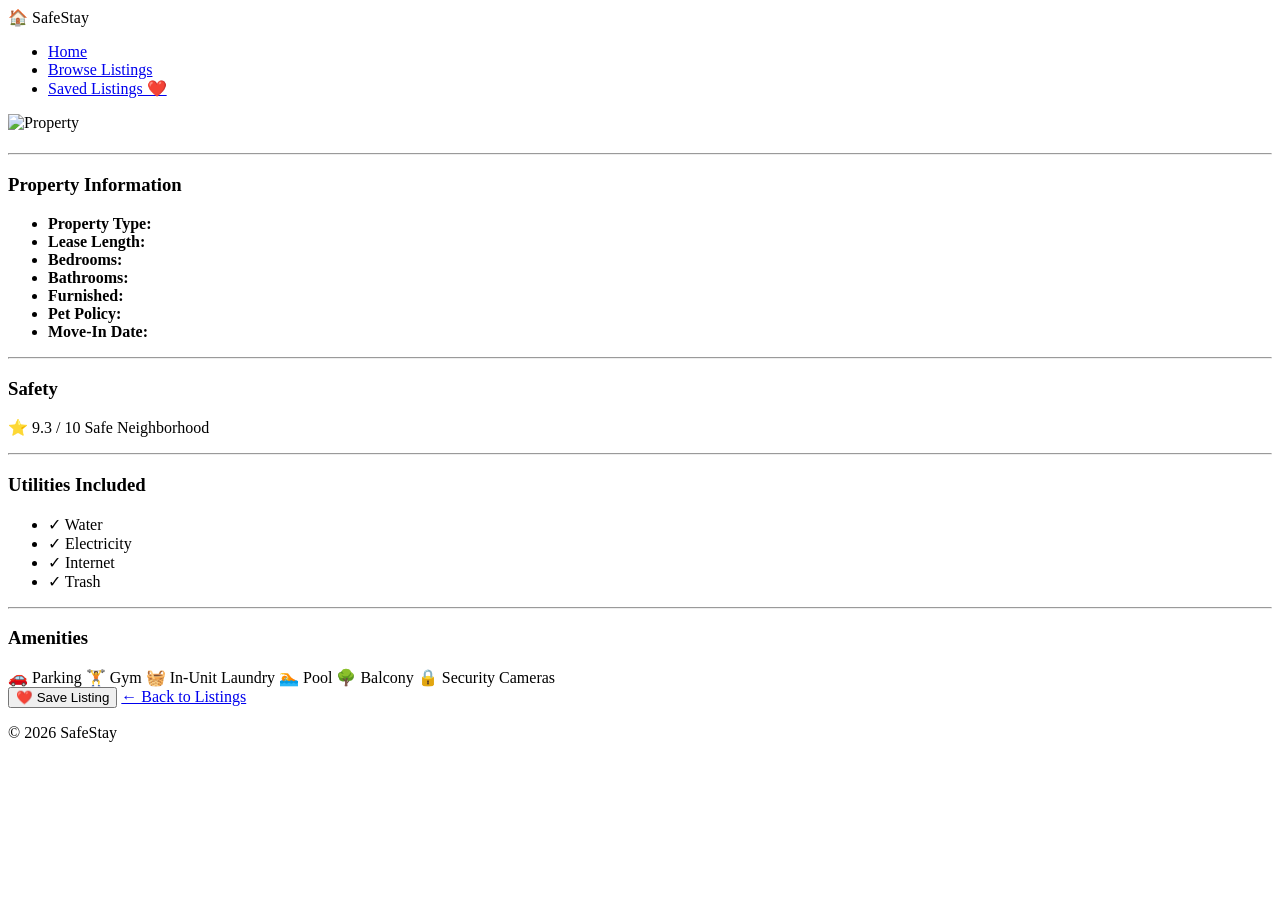
==== details.html @ e26c5b89 "Prototype" ====
<!DOCTYPE html>
<html lang="en">

<head>

    <meta charset="UTF-8">

    <meta name="viewport" content="width=device-width, initial-scale=1.0">

    <title>Property Details | SafeStay</title>

    <link rel="stylesheet" href="styles.css">

</head>

<body>

    <!-- Navigation -->

    <nav class="navbar">

        <div class="logo">
            🏠 SafeStay
        </div>

        <ul class="nav-links">

            <li>
                <a href="index.html">Home</a>
            </li>

            <li>
                <a href="listings.html">Browse Listings</a>
            </li>

            <li>
                <a href="favorites.html">Saved Listings ❤️</a>
            </li>

        </ul>

    </nav>

    <!-- Property Details -->

    <main class="details-container">

        <div class="details-image">

            <img
                id="detailImage"
                src=""
                alt="Property">

        </div>

        <div class="details-info">

            <h1 id="detailTitle"></h1>

            <p class="location" id="detailLocation"></p>

            <h2 id="detailPrice"></h2>

            <hr>

            <h3>Property Information</h3>

            <ul class="detail-list">

                <li>
                    <strong>Property Type:</strong>
                    <span id="detailType"></span>
                </li>

                <li>
                    <strong>Lease Length:</strong>
                    <span id="detailLease"></span>
                </li>

                <li>
                    <strong>Bedrooms:</strong>
                    <span id="detailBedrooms"></span>
                </li>

                <li>
                    <strong>Bathrooms:</strong>
                    <span id="detailBathrooms"></span>
                </li>

                <li>
                    <strong>Furnished:</strong>
                    <span id="detailFurnished"></span>
                </li>

                <li>
                    <strong>Pet Policy:</strong>
                    <span id="detailPets"></span>
                </li>

                <li>
                    <strong>Move-In Date:</strong>
                    <span id="detailMoveIn"></span>
                </li>

            </ul>

            <hr>

            <h3>Safety</h3>

            <p id="detailSafety">
                ⭐ 9.3 / 10 Safe Neighborhood
            </p>

            <hr>

            <h3>Utilities Included</h3>

            <ul>

                <li>✓ Water</li>

                <li>✓ Electricity</li>

                <li>✓ Internet</li>

                <li>✓ Trash</li>

            </ul>

            <hr>

            <h3>Amenities</h3>

            <div class="amenities">

                <span>🚗 Parking</span>

                <span>🏋️ Gym</span>

                <span>🧺 In-Unit Laundry</span>

                <span>🏊 Pool</span>

                <span>🌳 Balcony</span>

                <span>🔒 Security Cameras</span>

            </div>

            <div class="detail-buttons">

                <button
                    id="saveBtn">

                    ❤️ Save Listing

                </button>

                <a
                    href="listings.html"
                    class="back-button">

                    ← Back to Listings

                </a>

            </div>

        </div>

    </main>

    <footer>

        <p>

            © 2026 SafeStay

        </p>

    </footer>

    <script>

        // Retrieve selected listing from localStorage

        const listing =
            JSON.parse(localStorage.getItem("selectedListing"));

        if (listing) {

            document.getElementById("detailImage").src =
                listing.image;

            document.getElementById("detailTitle").textContent =
                listing.title;

            document.getElementById("detailLocation").textContent =
                listing.location;

            document.getElementById("detailPrice").textContent =
                "$" + listing.price + "/month";

            document.getElementById("detailType").textContent =
                listing.propertyType;

            document.getElementById("detailLease").textContent =
                listing.leaseLength;

            document.getElementById("detailBedrooms").textContent =
                listing.bedrooms;

            document.getElementById("detailBathrooms").textContent =
                listing.bathrooms;

            document.getElementById("detailFurnished").textContent =
                listing.furnished ? "Yes" : "No";

            document.getElementById("detailPets").textContent =
                listing.pets;

            document.getElementById("detailMoveIn").textContent =
                listing.moveInDate;

        }

        // Save Listing

        document.getElementById("saveBtn").addEventListener("click", () => {

            let favorites =
                JSON.parse(localStorage.getItem("favorites")) || [];

            favorites.push(listing);

            localStorage.setItem(
                "favorites",
                JSON.stringify(favorites)
            );

            alert("Listing saved!");

        });

    </script>

</body>

</html>
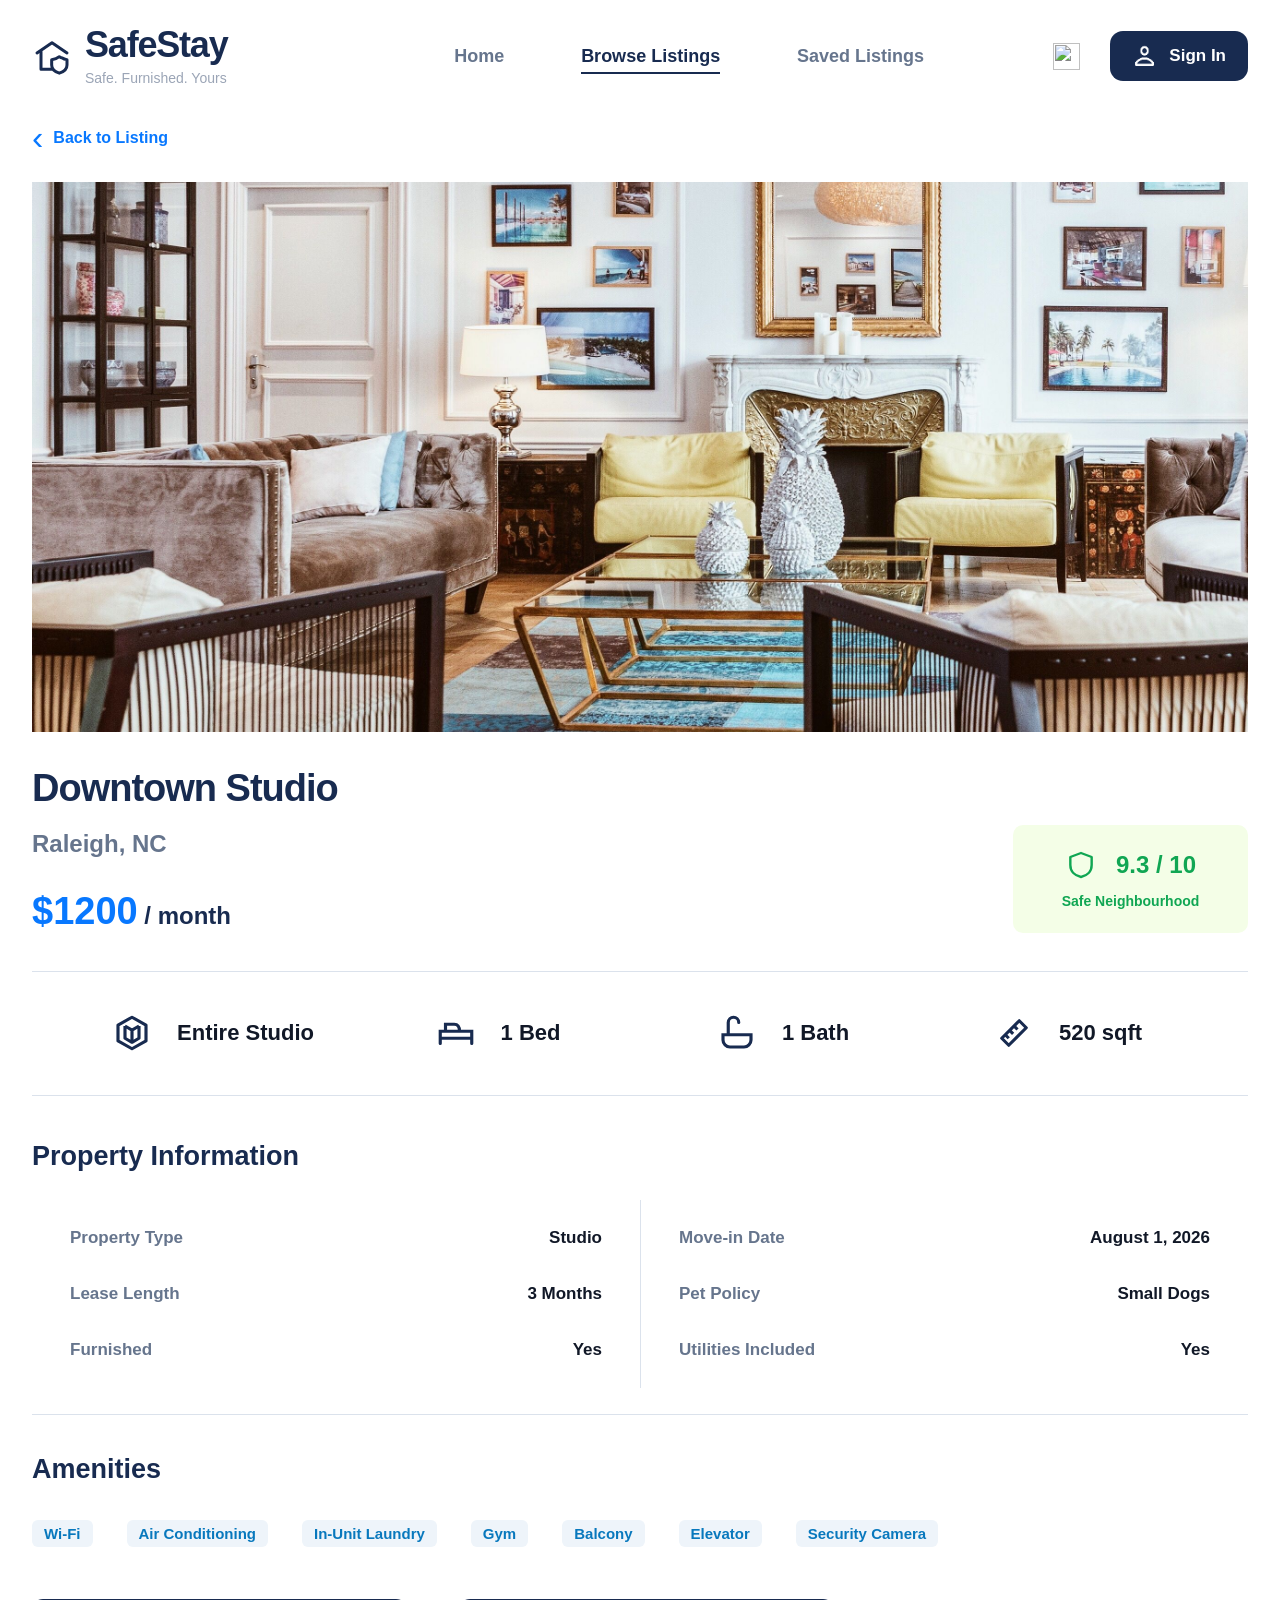
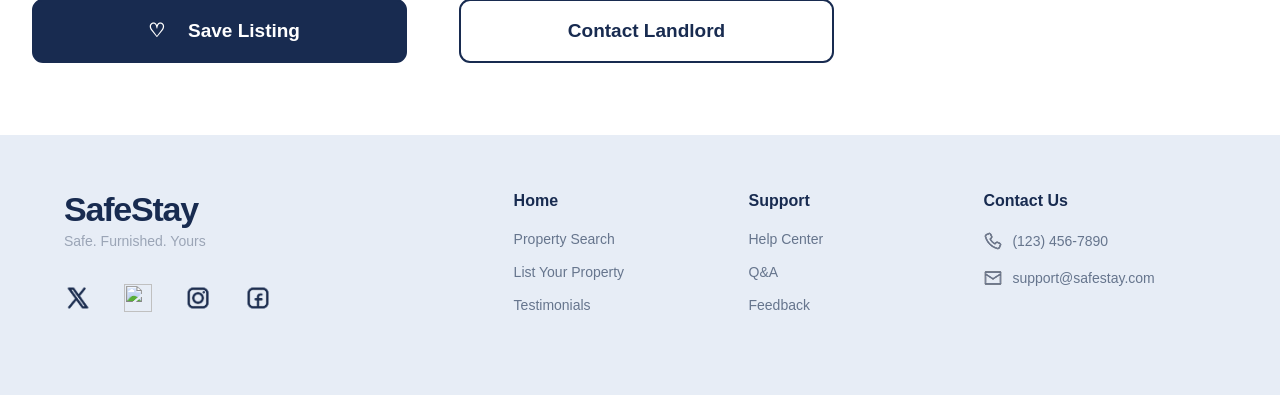
==== commit e1795f3b: "updated" ====
--- a/details.html
+++ b/details.html
@@ -1,251 +1,691 @@
 <!DOCTYPE html>
 <html lang="en">
-
 <head>
-
-    <meta charset="UTF-8">
-
-    <meta name="viewport" content="width=device-width, initial-scale=1.0">
-
-    <title>Property Details | SafeStay</title>
-
-    <link rel="stylesheet" href="styles.css">
-
+  <meta charset="UTF-8">
+
+  <meta
+    name="viewport"
+    content="width=device-width, initial-scale=1.0"
+  >
+
+  <meta
+    name="description"
+    content="View complete SafeStay property information, amenities, and neighborhood safety details."
+  >
+
+  <title>Property Details | SafeStay</title>
+
+  <!-- Property details page CSS -->
+  <link rel="stylesheet" href="details.css">
+
+  <!-- Property details page JavaScript -->
+  <script src="details.js" defer></script>
 </head>
 
 <body>
 
-    <!-- Navigation -->
-
-    <nav class="navbar">
-
-        <div class="logo">
-            🏠 SafeStay
+  <!-- Header -->
+
+  <header class="site-header">
+
+    <!-- Logo and brand -->
+    <a
+      class="brand"
+      href="index.html"
+      aria-label="SafeStay homepage"
+    >
+      <svg
+        class="logo-mark"
+        viewBox="0 0 24 24"
+        fill="none"
+        stroke="currentColor"
+        stroke-width="1.8"
+        stroke-linecap="round"
+        stroke-linejoin="round"
+        aria-hidden="true"
+      >
+        <path d="M3 10.2 12 4l9 6.2"></path>
+
+        <path d="M5.4 9.5V20h6.3"></path>
+
+        <path
+          d="M18.2 13.2c1.1.8 2.1.9 2.8 1v3.2c0 2.2-1.6 4-4.6 4.9-3-.9-4.6-2.7-4.6-4.9v-3.2c1.9-.2 3.4-.8 4.6-1.8.6.4 1.2.7 1.8.8Z"
+        ></path>
+      </svg>
+
+      <span>
+        <strong>SafeStay</strong>
+        <small>Safe. Furnished. Yours</small>
+      </span>
+    </a>
+
+    <!-- Desktop navigation -->
+    <nav
+      class="desktop-nav"
+      aria-label="Main navigation"
+    >
+      <a href="index.html">
+        Home
+      </a>
+
+      <a
+        class="active"
+        href="listings.html"
+        aria-current="page"
+      >
+        Browse Listings
+      </a>
+
+      <a href="favorites.html">
+        Saved Listings
+      </a>
+    </nav>
+
+    <!-- Header action buttons -->
+    <div class="header-actions">
+
+      <!-- Search icon -->
+      <a
+        class="search-button"
+        href="listings.html"
+        aria-label="Search listings"
+      >
+        <img
+          class="nav-icon"
+          src="assets/search.png"
+          alt=""
+          aria-hidden="true"
+        >
+      </a>
+
+      <!-- Sign-in button -->
+      <a
+        class="sign-in"
+        href="#"
+        aria-label="Sign in"
+      >
+        <img
+          class="button-icon"
+          src="assets/User.png"
+          alt=""
+          aria-hidden="true"
+        >
+
+        <span>Sign In</span>
+      </a>
+
+      <!-- Mobile menu button -->
+      <button
+        class="menu-button"
+        type="button"
+        aria-label="Open menu"
+        aria-expanded="false"
+        aria-controls="mobile-navigation"
+      >
+        <img
+          class="nav-icon"
+          src="assets/Menu.png"
+          alt=""
+          aria-hidden="true"
+        >
+      </button>
+
+    </div>
+  </header>
+
+  <!-- Mobile navigation -->
+  <nav
+    class="mobile-navigation"
+    id="mobile-navigation"
+    aria-label="Mobile navigation"
+    hidden
+  >
+    <a href="index.html">
+      Home
+    </a>
+
+    <a
+      href="listings.html"
+      aria-current="page"
+    >
+      Browse Listings
+    </a>
+
+    <a href="favorites.html">
+      Saved Listings
+    </a>
+  </nav>
+
+  <!-- Main content -->
+
+  <main class="details-page">
+
+    <!-- Back link -->
+    <a
+      class="back-link"
+      href="listings.html"
+    >
+      <span aria-hidden="true">&lsaquo;</span>
+      Back to Listing
+    </a>
+
+    <!-- Property overview -->
+
+    <section
+      class="property-overview"
+      aria-labelledby="property-title"
+    >
+
+      <!-- Property image -->
+      <div class="property-media">
+
+        <img
+          id="property-image"
+          src="assets/hero-home.jpg"
+          alt="Furnished property interior"
+        >
+
+        <a
+          id="photo-credit"
+          class="photo-credit"
+          href="#"
+          target="_blank"
+          rel="noopener noreferrer"
+          hidden
+        ></a>
+
+      </div>
+
+      <!-- Property name, location, price and safety -->
+      <div class="property-summary">
+
+        <div class="property-heading">
+
+          <h1 id="property-title">
+            Downtown Studio
+          </h1>
+
+          <p
+            class="location"
+            id="property-location"
+          >
+            Raleigh, NC
+          </p>
+
+          <p class="price">
+            <strong id="property-price">
+              $1,200
+            </strong>
+
+            <span>/ month</span>
+          </p>
+
         </div>
 
-        <ul class="nav-links">
-
-            <li>
-                <a href="index.html">Home</a>
-            </li>
-
-            <li>
-                <a href="listings.html">Browse Listings</a>
-            </li>
-
-            <li>
-                <a href="favorites.html">Saved Listings ❤️</a>
-            </li>
-
-        </ul>
-
-    </nav>
-
-    <!-- Property Details -->
-
-    <main class="details-container">
-
-        <div class="details-image">
-
-            <img
-                id="detailImage"
-                src=""
-                alt="Property">
+        <!-- Safety score -->
+        <div class="safety-card">
+
+          <div class="safety-score">
+
+            <svg
+              viewBox="0 0 24 24"
+              fill="none"
+              stroke="currentColor"
+              stroke-width="1.8"
+              stroke-linejoin="round"
+              aria-hidden="true"
+            >
+              <path
+                d="M12 3 20 6v6c0 5-3.4 8.1-8 9-4.6-.9-8-4-8-9V6Z"
+              ></path>
+            </svg>
+
+            <strong>
+              <span id="safety-score">9.3</span>
+              / 10
+            </strong>
+
+          </div>
+
+          <span id="safety-label">
+            Safe Neighborhood
+          </span>
 
         </div>
-
-        <div class="details-info">
-
-            <h1 id="detailTitle"></h1>
-
-            <p class="location" id="detailLocation"></p>
-
-            <h2 id="detailPrice"></h2>
-
-            <hr>
-
-            <h3>Property Information</h3>
-
-            <ul class="detail-list">
-
-                <li>
-                    <strong>Property Type:</strong>
-                    <span id="detailType"></span>
-                </li>
-
-                <li>
-                    <strong>Lease Length:</strong>
-                    <span id="detailLease"></span>
-                </li>
-
-                <li>
-                    <strong>Bedrooms:</strong>
-                    <span id="detailBedrooms"></span>
-                </li>
-
-                <li>
-                    <strong>Bathrooms:</strong>
-                    <span id="detailBathrooms"></span>
-                </li>
-
-                <li>
-                    <strong>Furnished:</strong>
-                    <span id="detailFurnished"></span>
-                </li>
-
-                <li>
-                    <strong>Pet Policy:</strong>
-                    <span id="detailPets"></span>
-                </li>
-
-                <li>
-                    <strong>Move-In Date:</strong>
-                    <span id="detailMoveIn"></span>
-                </li>
-
-            </ul>
-
-            <hr>
-
-            <h3>Safety</h3>
-
-            <p id="detailSafety">
-                ⭐ 9.3 / 10 Safe Neighborhood
-            </p>
-
-            <hr>
-
-            <h3>Utilities Included</h3>
-
-            <ul>
-
-                <li>✓ Water</li>
-
-                <li>✓ Electricity</li>
-
-                <li>✓ Internet</li>
-
-                <li>✓ Trash</li>
-
-            </ul>
-
-            <hr>
-
-            <h3>Amenities</h3>
-
-            <div class="amenities">
-
-                <span>🚗 Parking</span>
-
-                <span>🏋️ Gym</span>
-
-                <span>🧺 In-Unit Laundry</span>
-
-                <span>🏊 Pool</span>
-
-                <span>🌳 Balcony</span>
-
-                <span>🔒 Security Cameras</span>
-
-            </div>
-
-            <div class="detail-buttons">
-
-                <button
-                    id="saveBtn">
-
-                    ❤️ Save Listing
-
-                </button>
-
-                <a
-                    href="listings.html"
-                    class="back-button">
-
-                    ← Back to Listings
-
-                </a>
-
-            </div>
+      </div>
+
+      <!-- Property facts -->
+      <div
+        class="property-facts"
+        aria-label="Property overview"
+      >
+
+        <!-- Property type -->
+        <div class="fact">
+
+          <svg
+            viewBox="0 0 24 24"
+            fill="none"
+            stroke="currentColor"
+            stroke-width="1.8"
+            stroke-linejoin="round"
+            aria-hidden="true"
+          >
+            <path d="m12 3 8 4.5v9L12 21l-8-4.5v-9Z"></path>
+
+            <path
+              d="m8 8 4 2.3L16 8M8 8v7l4 2.3 4-2.3V8M12 10.3v7"
+            ></path>
+          </svg>
+
+          <span id="fact-type">
+            Entire Studio
+          </span>
 
         </div>
 
-    </main>
-
-    <footer>
-
-        <p>
-
-            © 2026 SafeStay
-
-        </p>
-
-    </footer>
-
-    <script>
-
-        // Retrieve selected listing from localStorage
-
-        const listing =
-            JSON.parse(localStorage.getItem("selectedListing"));
-
-        if (listing) {
-
-            document.getElementById("detailImage").src =
-                listing.image;
-
-            document.getElementById("detailTitle").textContent =
-                listing.title;
-
-            document.getElementById("detailLocation").textContent =
-                listing.location;
-
-            document.getElementById("detailPrice").textContent =
-                "$" + listing.price + "/month";
-
-            document.getElementById("detailType").textContent =
-                listing.propertyType;
-
-            document.getElementById("detailLease").textContent =
-                listing.leaseLength;
-
-            document.getElementById("detailBedrooms").textContent =
-                listing.bedrooms;
-
-            document.getElementById("detailBathrooms").textContent =
-                listing.bathrooms;
-
-            document.getElementById("detailFurnished").textContent =
-                listing.furnished ? "Yes" : "No";
-
-            document.getElementById("detailPets").textContent =
-                listing.pets;
-
-            document.getElementById("detailMoveIn").textContent =
-                listing.moveInDate;
-
-        }
-
-        // Save Listing
-
-        document.getElementById("saveBtn").addEventListener("click", () => {
-
-            let favorites =
-                JSON.parse(localStorage.getItem("favorites")) || [];
-
-            favorites.push(listing);
-
-            localStorage.setItem(
-                "favorites",
-                JSON.stringify(favorites)
-            );
-
-            alert("Listing saved!");
-
-        });
-
-    </script>
+        <!-- Bedrooms -->
+        <div class="fact">
+
+          <svg
+            viewBox="0 0 24 24"
+            fill="none"
+            stroke="currentColor"
+            stroke-width="1.8"
+            stroke-linecap="round"
+            aria-hidden="true"
+          >
+            <path
+              d="M3 18v-7h18v7M3 15h18M6 11V7h5c2 0 3 1.3 3 4"
+            ></path>
+          </svg>
+
+          <span>
+            <span id="fact-bedrooms">1</span>
+            Bed
+          </span>
+
+        </div>
+
+        <!-- Bathrooms -->
+        <div class="fact">
+
+          <svg
+            viewBox="0 0 24 24"
+            fill="none"
+            stroke="currentColor"
+            stroke-width="1.8"
+            stroke-linecap="round"
+            aria-hidden="true"
+          >
+            <path
+              d="M4 13h16v3a4 4 0 0 1-4 4H8a4 4 0 0 1-4-4ZM7 13V6a3 3 0 0 1 6 0"
+            ></path>
+          </svg>
+
+          <span>
+            <span id="fact-bathrooms">1</span>
+            Bath
+          </span>
+
+        </div>
+
+        <!-- Property area -->
+        <div class="fact">
+
+          <svg
+            viewBox="0 0 24 24"
+            fill="none"
+            stroke="currentColor"
+            stroke-width="1.8"
+            stroke-linejoin="round"
+            aria-hidden="true"
+          >
+            <path d="m5 15 10-10 4 4-10 10-4-4Z"></path>
+            <path d="m12 8 2 2M9.5 10.5l2 2M7 13l2 2"></path>
+          </svg>
+
+          <span>
+            <span id="fact-area">520</span>
+            sqft
+          </span>
+
+        </div>
+      </div>
+    </section>
+
+    <!-- Property information -->
+
+    <section
+      class="property-information"
+      aria-labelledby="information-title"
+    >
+
+      <h2 id="information-title">
+        Property Information
+      </h2>
+
+      <div class="information-grid">
+
+        <dl>
+
+          <div>
+            <dt>Property Type</dt>
+            <dd id="info-type">Studio</dd>
+          </div>
+
+          <div>
+            <dt>Lease Length</dt>
+            <dd id="info-lease">3 Months</dd>
+          </div>
+
+          <div>
+            <dt>Furnished</dt>
+            <dd id="info-furnished">Yes</dd>
+          </div>
+
+        </dl>
+
+        <dl>
+
+          <div>
+            <dt>Move-in Date</dt>
+
+            <dd id="info-move-in">
+              August 1, 2026
+            </dd>
+          </div>
+
+          <div>
+            <dt>Pet Policy</dt>
+
+            <dd id="info-pets">
+              Small Dogs
+            </dd>
+          </div>
+
+          <div>
+            <dt>Utilities Included</dt>
+            <dd id="info-utilities">Yes</dd>
+          </div>
+
+        </dl>
+      </div>
+    </section>
+
+    <!-- Amenities -->
+
+    <section
+      class="amenities-section"
+      aria-labelledby="amenities-title"
+    >
+
+      <h2 id="amenities-title">
+        Amenities
+      </h2>
+
+    
+      <div
+        class="amenities-list"
+        id="amenities-list"
+      ></div>
+
+    </section>
+
+    <!-- Property buttons -->
+
+    <section
+      class="property-actions"
+      aria-label="Property actions"
+    >
+
+      <!-- Save listing button -->
+      <button
+        class="save-button"
+        id="save-button"
+        type="button"
+        aria-pressed="false"
+      >
+        <span
+          class="heart"
+          aria-hidden="true"
+        >
+          <img
+            class="heart-icon"
+            src="assets/Heart.png"
+            alt=""
+          >
+        </span>
+
+        <span class="save-label">
+          Save Listing
+        </span>
+      </button>
+
+      <!-- Contact landlord button -->
+      <button
+        class="contact-button"
+        id="contact-button"
+        type="button"
+      >
+        Contact Landlord
+      </button>
+
+    </section>
+  </main>
+
+  <!-- Footer -->
+
+  <footer class="site-footer">
+
+    <!-- Footer brand and social media -->
+    <div class="footer-brand">
+
+      <strong>SafeStay</strong>
+      <span>Safe. Furnished. Yours</span>
+
+      <div
+        class="socials"
+        aria-label="Social media links"
+      >
+
+        <a
+          class="social-icon"
+          href="#"
+          aria-label="SafeStay on X"
+        >
+          <img
+            src="assets/X.png"
+            alt=""
+            aria-hidden="true"
+          >
+        </a>
+
+        <a
+          class="social-icon"
+          href="#"
+          aria-label="SafeStay on LinkedIn"
+        >
+          <img
+            src="assets/Linkedin.png"
+            alt=""
+            aria-hidden="true"
+          >
+        </a>
+
+        <a
+          class="social-icon"
+          href="#"
+          aria-label="SafeStay on Instagram"
+        >
+          <img
+            src="assets/Instagram.png"
+            alt=""
+            aria-hidden="true"
+          >
+        </a>
+
+        <a
+          class="social-icon"
+          href="#"
+          aria-label="SafeStay on Facebook"
+        >
+          <img
+            src="assets/Facebook.png"
+            alt=""
+            aria-hidden="true"
+          >
+        </a>
+
+      </div>
+    </div>
+
+    <!-- Home links -->
+    <div class="footer-column">
+
+      <h2>Home</h2>
+
+      <a href="listings.html">
+        Property Search
+      </a>
+
+      <a href="#">
+        List Your Property
+      </a>
+
+      <a href="#">
+        Testimonials
+      </a>
+
+    </div>
+
+    <!-- Support links -->
+    <div class="footer-column">
+
+      <h2>Support</h2>
+
+      <a href="#">
+        Help Center
+      </a>
+
+      <a href="#">
+        Q&amp;A
+      </a>
+
+      <a href="#">
+        Feedback
+      </a>
+
+    </div>
+
+    <!-- Contact information -->
+    <div class="footer-column contact">
+
+      <h2>Contact Us</h2>
+
+      <a href="tel:1234567890">
+
+        <img
+          class="contact-icon"
+          src="assets/Phone.png"
+          alt=""
+          aria-hidden="true"
+        >
+
+        <span>(123) 456-7890</span>
+      </a>
+
+      <a href="mailto:support@safestay.com">
+
+        <img
+          class="contact-icon"
+          src="assets/Letter.png"
+          alt=""
+          aria-hidden="true"
+        >
+
+        <span>support@safestay.com</span>
+      </a>
+
+    </div>
+  </footer>
+
+  <!-- Contact landlord popup -->
+
+  <dialog
+    class="contact-dialog"
+    id="contact-dialog"
+  >
+
+    <form
+      class="contact-form"
+      id="contact-form"
+      method="dialog"
+    >
+
+      <button
+        class="dialog-close"
+        type="button"
+        aria-label="Close contact form"
+      >
+        &times;
+      </button>
+
+      <h2>Contact the Landlord</h2>
+
+      <p>
+        Ask about availability, lease details,
+        or scheduling a tour.
+      </p>
+
+      <label>
+        Your Name
+
+        <input
+          type="text"
+          name="name"
+          autocomplete="name"
+          required
+        >
+      </label>
+
+      <label>
+        Email Address
+
+        <input
+          type="email"
+          name="email"
+          autocomplete="email"
+          required
+        >
+      </label>
+
+      <label>
+        Message
+
+        <textarea
+          name="message"
+          rows="5"
+          required
+        ></textarea>
+      </label>
+
+      <button
+        class="send-button"
+        type="submit"
+      >
+        Send Message
+      </button>
+
+      <p
+        class="form-status"
+        id="form-status"
+        role="status"
+        aria-live="polite"
+      ></p>
+
+    </form>
+  </dialog>
 
 </body>
-
 </html>
--- a/details.css
+++ b/details.css
@@ -0,0 +1,1389 @@
+:root {
+    --navy: #182b50;
+    --slate: #66758d;
+    --blue: #0878ff;
+    --green: #10a653;
+    --green-soft: #f4fee7;
+    --line: #dbe2ec;
+    --footer: #e7edf6;
+    --white: #ffffff;
+    --shadow: 0 12px 34px rgba(24, 43, 80, 0.11);
+  }
+  
+  /* General styles */
+  
+  * {
+    box-sizing: border-box;
+  }
+  
+  html {
+    scroll-behavior: smooth;
+  }
+  
+  body {
+    margin: 0;
+    color: var(--navy);
+    background: var(--white);
+    font-family:
+      "Nunito Sans",
+      "Avenir Next",
+      Avenir,
+      Montserrat,
+      Arial,
+      sans-serif;
+    -webkit-font-smoothing: antialiased;
+  }
+  
+  a {
+    color: inherit;
+    text-decoration: none;
+  }
+  
+  img {
+    max-width: 100%;
+  }
+  
+  button,
+  input,
+  textarea {
+    color: inherit;
+    font: inherit;
+  }
+  
+  button {
+    cursor: pointer;
+  }
+  
+  button:focus-visible,
+  a:focus-visible,
+  input:focus-visible,
+  textarea:focus-visible {
+    outline: 3px solid rgba(8, 120, 255, 0.3);
+    outline-offset: 3px;
+  }
+  
+  [hidden] {
+    display: none !important;
+  }
+  
+  /* Header */
+  
+  .site-header {
+    width: min(100% - 64px, 1280px);
+    min-height: 112px;
+    margin: 0 auto;
+    display: grid;
+    grid-template-columns: 300px minmax(0, 1fr) auto;
+    align-items: center;
+    gap: 32px;
+  }
+  
+  .brand {
+    display: inline-flex;
+    align-items: center;
+    gap: 13px;
+    min-width: 0;
+    white-space: nowrap;
+  }
+  
+  .brand span {
+    display: flex;
+    flex-direction: column;
+  }
+  
+  .brand strong,
+  .footer-brand strong {
+    font-size: 36px;
+    font-weight: 900;
+    letter-spacing: -1.2px;
+    line-height: 1;
+  }
+  
+  .brand small,
+  .footer-brand > span {
+    margin-top: 7px;
+    color: #9ba5b6;
+    font-size: 14px;
+  }
+  
+  .logo-mark {
+    width: 40px;
+    height: 40px;
+    flex: 0 0 40px;
+    display: block;
+  }
+  
+  /* Desktop navigation */
+  
+  .desktop-nav {
+    display: flex;
+    align-items: center;
+    justify-content: center;
+    gap: clamp(42px, 6vw, 78px);
+    color: var(--slate);
+    font-size: 18px;
+    font-weight: 800;
+    white-space: nowrap;
+  }
+  
+  .desktop-nav a {
+    position: relative;
+    padding: 10px 0;
+  }
+  
+  .desktop-nav a::after {
+    position: absolute;
+    right: 0;
+    bottom: 3px;
+    left: 0;
+    height: 2px;
+    content: "";
+    background: var(--navy);
+    transform: scaleX(0);
+    transition: transform 180ms ease;
+  }
+  
+  .desktop-nav .active,
+  .desktop-nav a:hover,
+  .desktop-nav a:focus-visible {
+    color: var(--navy);
+  }
+  
+  .desktop-nav .active::after,
+  .desktop-nav a:hover::after {
+    transform: scaleX(1);
+  }
+  
+  /* Header actions */
+  
+  .header-actions {
+    display: flex;
+    align-items: center;
+    justify-content: flex-end;
+    flex-wrap: nowrap;
+    gap: 24px;
+    white-space: nowrap;
+  }
+  
+  .search-button,
+  .menu-button {
+    width: 40px;
+    height: 40px;
+    padding: 6px;
+    display: inline-grid;
+    flex: 0 0 40px;
+    place-items: center;
+    background: transparent;
+    border: 0;
+    border-radius: 8px;
+  }
+  
+  .search-button:hover,
+  .menu-button:hover {
+    background: var(--footer);
+  }
+  
+  .search-button .nav-icon,
+  .menu-button .nav-icon {
+    width: 27px;
+    height: 27px;
+    display: block;
+    object-fit: contain;
+  }
+  
+  .sign-in {
+    min-width: 135px;
+    min-height: 50px;
+    padding: 0 22px;
+    display: inline-flex;
+    flex: 0 0 auto;
+    align-items: center;
+    justify-content: center;
+    gap: 12px;
+    color: var(--white);
+    background: var(--navy);
+    border-radius: 13px;
+    font-size: 17px;
+    font-weight: 800;
+    transition:
+      background-color 180ms ease,
+      transform 180ms ease;
+  }
+  
+  .sign-in:hover {
+    background: #243d6a;
+    transform: translateY(-1px);
+  }
+  
+  .sign-in .button-icon {
+    width: 25px;
+    height: 25px;
+    flex: 0 0 25px;
+    display: block;
+    object-fit: contain;
+  
+    filter: brightness(0) invert(1);
+  }
+  
+  .menu-button,
+  .mobile-navigation {
+    display: none;
+  }
+  
+  /* Mobile navigation */
+  
+  .mobile-navigation {
+    z-index: 40;
+  }
+  
+  .mobile-navigation a {
+    color: var(--slate);
+  }
+  
+  .mobile-navigation a:hover,
+  .mobile-navigation a:focus-visible {
+    color: var(--navy);
+  }
+  
+  /* Main details page */
+  
+  .details-page {
+    width: min(100% - 64px, 1280px);
+    margin: 0 auto;
+    padding: 14px 0 72px;
+  }
+  
+  .back-link {
+    width: max-content;
+    margin-bottom: 32px;
+    display: inline-flex;
+    align-items: center;
+    gap: 10px;
+    color: var(--blue);
+    font-size: 16px;
+    font-weight: 900;
+  }
+  
+  .back-link:hover {
+    text-decoration: underline;
+  }
+  
+  .back-link span {
+    font-size: 34px;
+    font-weight: 400;
+    line-height: 0.7;
+  }
+  
+  /* Property overview */
+  
+  .property-overview {
+    display: grid;
+    grid-template-areas:
+      "media"
+      "summary"
+      "facts";
+  }
+  
+  .property-media {
+    position: relative;
+    grid-area: media;
+    width: 100%;
+    height: 550px;
+    overflow: hidden;
+    background: #e9eef5;
+  }
+  
+  .property-media > img {
+    width: 100%;
+    height: 100%;
+    display: block;
+    object-fit: cover;
+  }
+  
+  .photo-credit {
+    position: absolute;
+    right: 8px;
+    bottom: 8px;
+    max-width: calc(100% - 16px);
+    padding: 4px 7px;
+    overflow: hidden;
+    color: var(--white);
+    background: rgba(0, 0, 0, 0.62);
+    border-radius: 4px;
+    font-size: 10px;
+    text-overflow: ellipsis;
+    white-space: nowrap;
+  }
+  
+  .photo-credit:hover {
+    text-decoration: underline;
+  }
+  
+  .photo-credit[hidden] {
+    display: none;
+  }
+  
+  /* Property title and safety score */
+  
+  .property-summary {
+    grid-area: summary;
+    padding: 35px 0 38px;
+    display: flex;
+    align-items: flex-end;
+    justify-content: space-between;
+    gap: 30px;
+  }
+  
+  .property-heading {
+    min-width: 0;
+  }
+  
+  .property-summary h1 {
+    margin: 0;
+    font-size: 38px;
+    font-weight: 900;
+    letter-spacing: -1px;
+  }
+  
+  .location {
+    margin: 20px 0 0;
+    color: var(--slate);
+    font-size: 24px;
+    font-weight: 700;
+  }
+  
+  .price {
+    margin: 32px 0 0;
+    font-size: 24px;
+    font-weight: 900;
+  }
+  
+  .price strong {
+    color: var(--blue);
+    font-size: 38px;
+  }
+  
+  .safety-card {
+    width: 235px;
+    min-height: 108px;
+    padding: 22px 18px;
+    display: flex;
+    flex: 0 0 235px;
+    align-items: center;
+    justify-content: center;
+    flex-direction: column;
+    gap: 12px;
+    color: var(--green);
+    background: var(--green-soft);
+    border-radius: 10px;
+    font-weight: 900;
+  }
+  
+  .safety-score {
+    display: flex;
+    align-items: center;
+    gap: 19px;
+    font-size: 24px;
+  }
+  
+  .safety-score svg {
+    width: 32px;
+    height: 32px;
+    flex: 0 0 32px;
+  }
+  
+  .safety-card > span {
+    font-size: 14px;
+  }
+  
+  /* Property fact */
+  
+  .property-facts {
+    grid-area: facts;
+    min-height: 125px;
+    padding: 28px 38px;
+    display: grid;
+    grid-template-columns: repeat(4, 1fr);
+    align-items: center;
+    border-top: 1px solid var(--line);
+    border-bottom: 1px solid var(--line);
+  }
+  
+  .fact {
+    display: flex;
+    align-items: center;
+    justify-content: center;
+    gap: 24px;
+    color: #111827;
+    font-size: 22px;
+    font-weight: 700;
+  }
+  
+  .fact svg {
+    width: 42px;
+    height: 42px;
+    flex: 0 0 42px;
+    color: var(--navy);
+  }
+  
+  /* Property information */
+  
+  .property-information {
+    padding: 45px 0 26px;
+    border-bottom: 1px solid var(--line);
+  }
+  
+  .property-information h2,
+  .amenities-section h2 {
+    margin: 0;
+    font-size: 27px;
+    font-weight: 900;
+  }
+  
+  .information-grid {
+    margin-top: 28px;
+    display: grid;
+    grid-template-columns: 1fr 1fr;
+  }
+  
+  .information-grid dl {
+    margin: 0;
+    padding: 10px 38px;
+  }
+  
+  .information-grid dl + dl {
+    border-left: 1px solid var(--line);
+  }
+  
+  .information-grid dl > div {
+    min-height: 56px;
+    display: grid;
+    grid-template-columns: 1fr 1fr;
+    align-items: center;
+    gap: 20px;
+  }
+  
+  .information-grid dt {
+    color: var(--slate);
+    font-size: 17px;
+    font-weight: 800;
+  }
+  
+  .information-grid dd {
+    margin: 0;
+    color: #111827;
+    font-size: 17px;
+    font-weight: 900;
+    text-align: right;
+  }
+  
+  /* Amenities */
+  
+  .amenities-section {
+    padding: 39px 0 27px;
+  }
+  
+  .amenities-list {
+    margin-top: 35px;
+    display: flex;
+    flex-wrap: wrap;
+    gap: 20px 34px;
+  }
+  
+  .amenity {
+    padding: 5px 12px;
+    color: #0878bd;
+    background: #eef4fa;
+    border-radius: 6px;
+    font-size: 15px;
+    font-weight: 900;
+  }
+  
+  /* Property buttons */
+  
+  .property-actions {
+    margin-top: 25px;
+    display: flex;
+    gap: 52px;
+  }
+  
+  .save-button,
+  .contact-button {
+    width: 375px;
+    min-height: 64px;
+    border: 2px solid var(--navy);
+    border-radius: 11px;
+    font-size: 19px;
+    font-weight: 900;
+    transition:
+      background-color 180ms ease,
+      color 180ms ease,
+      transform 180ms ease,
+      box-shadow 180ms ease;
+  }
+  
+  .save-button {
+    display: inline-flex;
+    align-items: center;
+    justify-content: center;
+    gap: 15px;
+    color: var(--white);
+    background: var(--navy);
+  }
+  
+  .save-button .heart {
+    width: 34px;
+    height: 34px;
+    display: inline-grid;
+    flex: 0 0 34px;
+    place-items: center;
+  }
+  
+  .heart-icon {
+    width: 30px;
+    height: 30px;
+    display: block;
+    object-fit: contain;
+    transition:
+      filter 180ms ease,
+      transform 180ms ease;
+  }
+  
+  .save-button:hover .heart-icon {
+    transform: scale(1.08);
+  }
+  
+  .save-button.is-saved {
+    background: #243d6a;
+  }
+  
+  .save-button.is-saved .heart-icon {
+    transform: scale(1.08);
+  }
+  
+  .contact-button {
+    color: var(--navy);
+    background: var(--white);
+  }
+  
+  .contact-button:hover {
+    color: var(--white);
+    background: var(--navy);
+  }
+  
+  .save-button:hover,
+  .contact-button:hover,
+  .save-button:focus-visible,
+  .contact-button:focus-visible {
+    transform: translateY(-1px);
+    box-shadow: 0 8px 20px rgba(24, 43, 80, 0.12);
+  }
+  
+  /* Footer */
+  
+  .site-footer {
+    min-height: 260px;
+    padding: 57px max(64px, calc((100% - 1200px) / 2));
+    display: grid;
+    grid-template-columns: 2.2fr 1fr 1fr 1.3fr;
+    gap: 56px;
+    background: var(--footer);
+  }
+  
+  .footer-brand {
+    display: flex;
+    flex-direction: column;
+    align-items: flex-start;
+  }
+  
+  .footer-brand strong {
+    font-size: 34px;
+  }
+  
+  .socials {
+    margin-top: 35px;
+    display: flex;
+    align-items: center;
+    gap: 32px;
+  }
+  
+  .social-icon {
+    width: 28px;
+    height: 28px;
+    padding: 0;
+    display: grid;
+    flex: 0 0 28px;
+    place-items: center;
+    border-radius: 5px;
+    transition:
+      opacity 180ms ease,
+      transform 180ms ease;
+  }
+  
+  .social-icon:hover {
+    opacity: 0.7;
+    transform: translateY(-2px);
+  }
+  
+  .social-icon img {
+    width: 100%;
+    height: 100%;
+    display: block;
+    object-fit: contain;
+  }
+  
+  .footer-column {
+    display: flex;
+    flex-direction: column;
+    align-items: flex-start;
+    gap: 17px;
+  }
+  
+  .footer-column h2 {
+    margin: 0 0 4px;
+    font-size: 16px;
+    font-weight: 900;
+  }
+  
+  .footer-column a {
+    color: var(--slate);
+    font-size: 14px;
+  }
+  
+  .footer-column a:hover,
+  .footer-column a:focus-visible {
+    color: var(--navy);
+    text-decoration: underline;
+  }
+  
+  /* Footer contact information */
+  
+  .contact {
+    white-space: nowrap;
+  }
+  
+  .contact a {
+    display: inline-flex;
+    align-items: center;
+    gap: 9px;
+  }
+  
+  .contact-icon {
+    width: 20px;
+    height: 20px;
+    flex: 0 0 20px;
+    display: block;
+    object-fit: contain;
+  }
+  
+  /* Contact dialog */
+  
+  .contact-dialog {
+    width: min(520px, calc(100% - 32px));
+    max-height: calc(100vh - 40px);
+    padding: 0;
+    overflow-y: auto;
+    color: var(--navy);
+    background: var(--white);
+    border: 0;
+    border-radius: 16px;
+    box-shadow: 0 22px 70px rgba(24, 43, 80, 0.25);
+  }
+  
+  .contact-dialog::backdrop {
+    background: rgba(15, 27, 50, 0.55);
+  }
+  
+  .contact-form {
+    position: relative;
+    padding: 35px;
+    display: flex;
+    flex-direction: column;
+    gap: 18px;
+  }
+  
+  .contact-form h2 {
+    margin: 0;
+    padding-right: 40px;
+    font-size: 27px;
+  }
+  
+  .contact-form p {
+    margin: -6px 0 4px;
+    color: var(--slate);
+    line-height: 1.5;
+  }
+  
+  .contact-form label {
+    display: flex;
+    flex-direction: column;
+    gap: 8px;
+    font-weight: 800;
+  }
+  
+  .contact-form input,
+  .contact-form textarea {
+    width: 100%;
+    padding: 12px;
+    color: var(--navy);
+    background: var(--white);
+    border: 1px solid #cbd5e1;
+    border-radius: 8px;
+  }
+  
+  .contact-form textarea {
+    resize: vertical;
+  }
+  
+  .contact-form input:focus,
+  .contact-form textarea:focus {
+    outline: 3px solid rgba(8, 120, 255, 0.15);
+    border-color: var(--blue);
+  }
+  
+  .dialog-close {
+    position: absolute;
+    top: 16px;
+    right: 18px;
+    width: 38px;
+    height: 38px;
+    padding: 0;
+    display: grid;
+    place-items: center;
+    background: transparent;
+    border: 0;
+    border-radius: 8px;
+    font-size: 30px;
+    line-height: 1;
+  }
+  
+  .dialog-close:hover {
+    background: var(--footer);
+  }
+  
+  .send-button {
+    min-height: 48px;
+    color: var(--white);
+    background: var(--navy);
+    border: 0;
+    border-radius: 9px;
+    font-weight: 900;
+  }
+  
+  .send-button:hover {
+    background: #243d6a;
+  }
+  
+  .form-status {
+    min-height: 22px;
+    margin-bottom: 0 !important;
+    color: var(--green) !important;
+    font-weight: 800;
+  }
+  
+  /* Tablet */
+  
+  @media (min-width: 761px) and (max-width: 1100px) {
+    .site-header {
+      width: calc(100% - 42px);
+      min-height: 105px;
+      grid-template-columns: 230px minmax(0, 1fr) auto;
+      gap: 15px;
+    }
+  
+    .brand strong {
+      font-size: 31px;
+    }
+  
+    .desktop-nav {
+      gap: clamp(20px, 3.2vw, 33px);
+      font-size: 16px;
+    }
+  
+    .header-actions {
+      gap: 12px;
+    }
+  
+    .search-button,
+    .menu-button {
+      width: 36px;
+      height: 36px;
+      flex-basis: 36px;
+    }
+  
+    .search-button .nav-icon,
+    .menu-button .nav-icon {
+      width: 23px;
+      height: 23px;
+    }
+  
+    .sign-in {
+      min-width: 110px;
+      min-height: 46px;
+      padding: 0 14px;
+      gap: 8px;
+      font-size: 15px;
+    }
+  
+    .sign-in .button-icon {
+      width: 22px;
+      height: 22px;
+      flex-basis: 22px;
+    }
+  
+    .details-page {
+      width: calc(100% - 58px);
+      padding-top: 25px;
+    }
+  
+    .back-link {
+      margin-bottom: 42px;
+    }
+  
+    .property-overview {
+      grid-template-columns: 1.14fr 0.96fr;
+      grid-template-areas:
+        "media summary"
+        "media facts";
+      column-gap: 30px;
+      padding-bottom: 35px;
+      border-bottom: 1px solid var(--line);
+    }
+  
+    .property-media {
+      height: 555px;
+    }
+  
+    .property-summary {
+      padding: 0;
+      display: block;
+    }
+  
+    .property-summary h1 {
+      font-size: 34px;
+    }
+  
+    .location {
+      margin-top: 17px;
+      font-size: 23px;
+    }
+  
+    .price {
+      margin-top: 27px;
+      font-size: 23px;
+    }
+  
+    .price strong {
+      font-size: 36px;
+    }
+  
+    .safety-card {
+      width: 100%;
+      min-height: 158px;
+      margin-top: 57px;
+    }
+  
+    .safety-score {
+      font-size: 28px;
+    }
+  
+    .safety-card > span {
+      font-size: 17px;
+    }
+  
+    .property-facts {
+      min-height: 125px;
+      padding: 0;
+      grid-template-columns: repeat(4, 1fr);
+      align-items: end;
+      border: 0;
+    }
+  
+    .fact {
+      flex-direction: column;
+      gap: 14px;
+      font-size: 18px;
+      text-align: center;
+    }
+  
+    .fact svg {
+      width: 35px;
+      height: 35px;
+      flex-basis: 35px;
+    }
+  
+    .property-information {
+      padding-top: 48px;
+    }
+  
+    .information-grid dl {
+      padding-inline: 0 45px;
+    }
+  
+    .information-grid dl + dl {
+      padding: 0 0 0 45px;
+    }
+  
+    .property-actions {
+      gap: 55px;
+    }
+  
+    .save-button,
+    .contact-button {
+      width: 335px;
+    }
+  
+    .site-footer {
+      padding-inline: 30px;
+      grid-template-columns: 1.8fr 1fr 1fr 1.35fr;
+      gap: 30px;
+    }
+  }
+  
+  /* Smaller tablet header */
+  
+  @media (min-width: 761px) and (max-width: 880px) {
+    .site-header {
+      grid-template-columns: 195px minmax(0, 1fr) auto;
+    }
+  
+    .brand strong {
+      font-size: 25px;
+    }
+  
+    .brand small {
+      font-size: 11px;
+    }
+  
+    .logo-mark {
+      width: 34px;
+      height: 34px;
+      flex-basis: 34px;
+    }
+  
+    .desktop-nav {
+      gap: 18px;
+      font-size: 14px;
+    }
+  
+    .sign-in {
+      min-width: 94px;
+      padding: 0 10px;
+    }
+  
+    .sign-in .button-icon {
+      display: none;
+    }
+  }
+  
+  /* Mobile */
+  
+  @media (max-width: 760px) {
+    .site-header {
+      position: relative;
+      width: calc(100% - 36px);
+      min-height: 74px;
+      grid-template-columns: minmax(0, 1fr) auto;
+      gap: 10px;
+    }
+  
+    .brand {
+      gap: 8px;
+    }
+  
+    .logo-mark {
+      width: 27px;
+      height: 27px;
+      flex-basis: 27px;
+    }
+  
+    .brand strong {
+      font-size: 19px;
+      letter-spacing: -0.4px;
+    }
+  
+    .brand small {
+      margin-top: 4px;
+      font-size: 12px;
+    }
+  
+    .desktop-nav {
+      display: none;
+    }
+  
+    .header-actions {
+      gap: 6px;
+    }
+  
+    .search-button,
+    .menu-button {
+      width: 35px;
+      height: 35px;
+      flex-basis: 35px;
+      padding: 6px;
+    }
+  
+    .search-button .nav-icon,
+    .menu-button .nav-icon {
+      width: 23px;
+      height: 23px;
+    }
+  
+    .sign-in {
+      min-width: auto;
+      min-height: 35px;
+      padding: 6px 5px;
+      color: var(--navy);
+      background: transparent;
+      border-radius: 7px;
+      font-size: 14px;
+    }
+  
+    .sign-in:hover {
+      color: var(--navy);
+      background: var(--footer);
+      transform: none;
+    }
+  
+    .sign-in .button-icon {
+      display: none;
+    }
+  
+    .menu-button {
+      display: inline-grid;
+    }
+  
+    .mobile-navigation {
+      position: absolute;
+      z-index: 40;
+      top: 70px;
+      right: 18px;
+      left: 18px;
+      padding: 10px;
+      flex-direction: column;
+      background: var(--white);
+      border-radius: 12px;
+      box-shadow: 0 15px 40px rgba(24, 43, 80, 0.18);
+    }
+  
+    .mobile-navigation:not([hidden]) {
+      display: flex;
+    }
+  
+    .mobile-navigation a {
+      padding: 12px 14px;
+      border-radius: 8px;
+      font-size: 14px;
+      font-weight: 800;
+    }
+  
+    .mobile-navigation a:hover {
+      background: var(--footer);
+    }
+  
+    /* Main property layout */
+  
+    .details-page {
+      width: calc(100% - 36px);
+      padding: 17px 0 60px;
+    }
+  
+    .back-link {
+      margin-bottom: 19px;
+      gap: 7px;
+      font-size: 14px;
+    }
+  
+    .back-link span {
+      font-size: 28px;
+    }
+  
+    .property-overview {
+      position: relative;
+    }
+  
+    .property-media {
+      height: min(94vw, 410px);
+    }
+  
+    .photo-credit {
+      right: 5px;
+      bottom: 5px;
+      max-width: 190px;
+      font-size: 8px;
+    }
+  
+    .property-summary {
+      padding: 22px 0 29px;
+      display: block;
+    }
+  
+    .property-summary h1 {
+      font-size: 28px;
+      letter-spacing: -0.7px;
+    }
+  
+    .location {
+      margin-top: 10px;
+      font-size: 16px;
+    }
+  
+    .price {
+      margin-top: 13px;
+      font-size: 20px;
+    }
+  
+    .price strong {
+      font-size: 28px;
+    }
+  
+    .safety-card {
+      position: absolute;
+      top: calc(min(94vw, 410px) - 105px);
+      right: 0;
+      width: 150px;
+      min-height: 83px;
+      padding: 13px 9px;
+      gap: 7px;
+      border-radius: 10px 0 0 10px;
+    }
+  
+    .safety-score {
+      gap: 12px;
+      font-size: 19px;
+    }
+  
+    .safety-score svg {
+      width: 25px;
+      height: 25px;
+      flex-basis: 25px;
+    }
+  
+    .safety-card > span {
+      font-size: 11px;
+    }
+  
+    /* Mobile property facts */
+  
+    .property-facts {
+      min-height: 90px;
+      padding: 16px 2px;
+      grid-template-columns: repeat(4, 1fr);
+    }
+  
+    .fact {
+      flex-direction: column;
+      gap: 10px;
+      font-size: 13px;
+      text-align: center;
+    }
+  
+    .fact svg {
+      width: 25px;
+      height: 25px;
+      flex-basis: 25px;
+    }
+  
+    /* Mobile property information */
+  
+    .property-information {
+      padding: 21px 0 18px;
+    }
+  
+    .property-information h2,
+    .amenities-section h2 {
+      font-size: 20px;
+    }
+  
+    .information-grid {
+      margin-top: 18px;
+      display: block;
+    }
+  
+    .information-grid dl {
+      padding: 0;
+    }
+  
+    .information-grid dl + dl {
+      border: 0;
+    }
+  
+    .information-grid dl > div {
+      min-height: 59px;
+      grid-template-columns: 1fr 1fr;
+    }
+  
+    .information-grid dt,
+    .information-grid dd {
+      font-size: 15px;
+    }
+  
+    /* Mobile amenities */
+  
+    .amenities-section {
+      padding: 26px 0 20px;
+    }
+  
+    .amenities-list {
+      margin-top: 22px;
+      gap: 12px 14px;
+    }
+  
+    .amenity {
+      padding: 5px 11px;
+      font-size: 13px;
+    }
+  
+    /* Mobile property buttons */
+  
+    .property-actions {
+      width: min(100%, 258px);
+      margin: 39px auto 0;
+      display: flex;
+      flex-direction: column;
+      gap: 17px;
+    }
+  
+    .save-button,
+    .contact-button {
+      width: 100%;
+      min-height: 50px;
+      font-size: 16px;
+    }
+  
+    .save-button .heart {
+      width: 29px;
+      height: 29px;
+      flex-basis: 29px;
+    }
+  
+    .heart-icon {
+      width: 26px;
+      height: 26px;
+    }
+  
+    /* Mobile footer */
+  
+    .site-footer {
+      min-height: 650px;
+      padding: 46px 38px 55px;
+      grid-template-columns: 1fr 1fr;
+      grid-template-areas:
+        "brand brand"
+        "home support"
+        "contact contact";
+      gap: 62px 40px;
+    }
+  
+    .footer-brand {
+      grid-area: brand;
+      align-items: center;
+      text-align: center;
+    }
+  
+    .footer-brand strong {
+      font-size: 31px;
+    }
+  
+    .footer-brand > span {
+      font-size: 16px;
+    }
+  
+    .socials {
+      margin-top: 32px;
+      gap: 38px;
+    }
+  
+    .social-icon {
+      width: 27px;
+      height: 27px;
+      flex-basis: 27px;
+    }
+  
+    .footer-column:nth-of-type(2) {
+      grid-area: home;
+    }
+  
+    .footer-column:nth-of-type(3) {
+      grid-area: support;
+    }
+  
+    .footer-column {
+      gap: 20px;
+    }
+  
+    .footer-column h2 {
+      font-size: 18px;
+    }
+  
+    .footer-column a {
+      font-size: 15px;
+    }
+  
+    .contact {
+      grid-area: contact;
+      white-space: normal;
+    }
+  
+    .contact a {
+      gap: 9px;
+    }
+  
+    .contact-icon {
+      width: 20px;
+      height: 20px;
+      flex-basis: 20px;
+    }
+  
+    /* Mobile contact dialog */
+  
+    .contact-form {
+      padding: 30px 22px;
+    }
+  }
+  
+  /* Small mobile screens */
+  
+  @media (max-width: 400px) {
+    .brand small {
+      display: none;
+    }
+  
+    .site-footer {
+      padding-right: 26px;
+      padding-left: 26px;
+    }
+  
+    .socials {
+      gap: 28px;
+    }
+  }
+  
+  @media (max-width: 380px) {
+    .details-page,
+    .site-header {
+      width: calc(100% - 24px);
+    }
+  
+    .header-actions {
+      gap: 2px;
+    }
+  
+    .sign-in {
+      padding-right: 3px;
+      padding-left: 3px;
+      font-size: 12px;
+    }
+  
+    .property-facts {
+      gap: 4px;
+    }
+  
+    .fact {
+      font-size: 12px;
+    }
+  
+    .site-footer {
+      gap: 52px 22px;
+    }
+  }
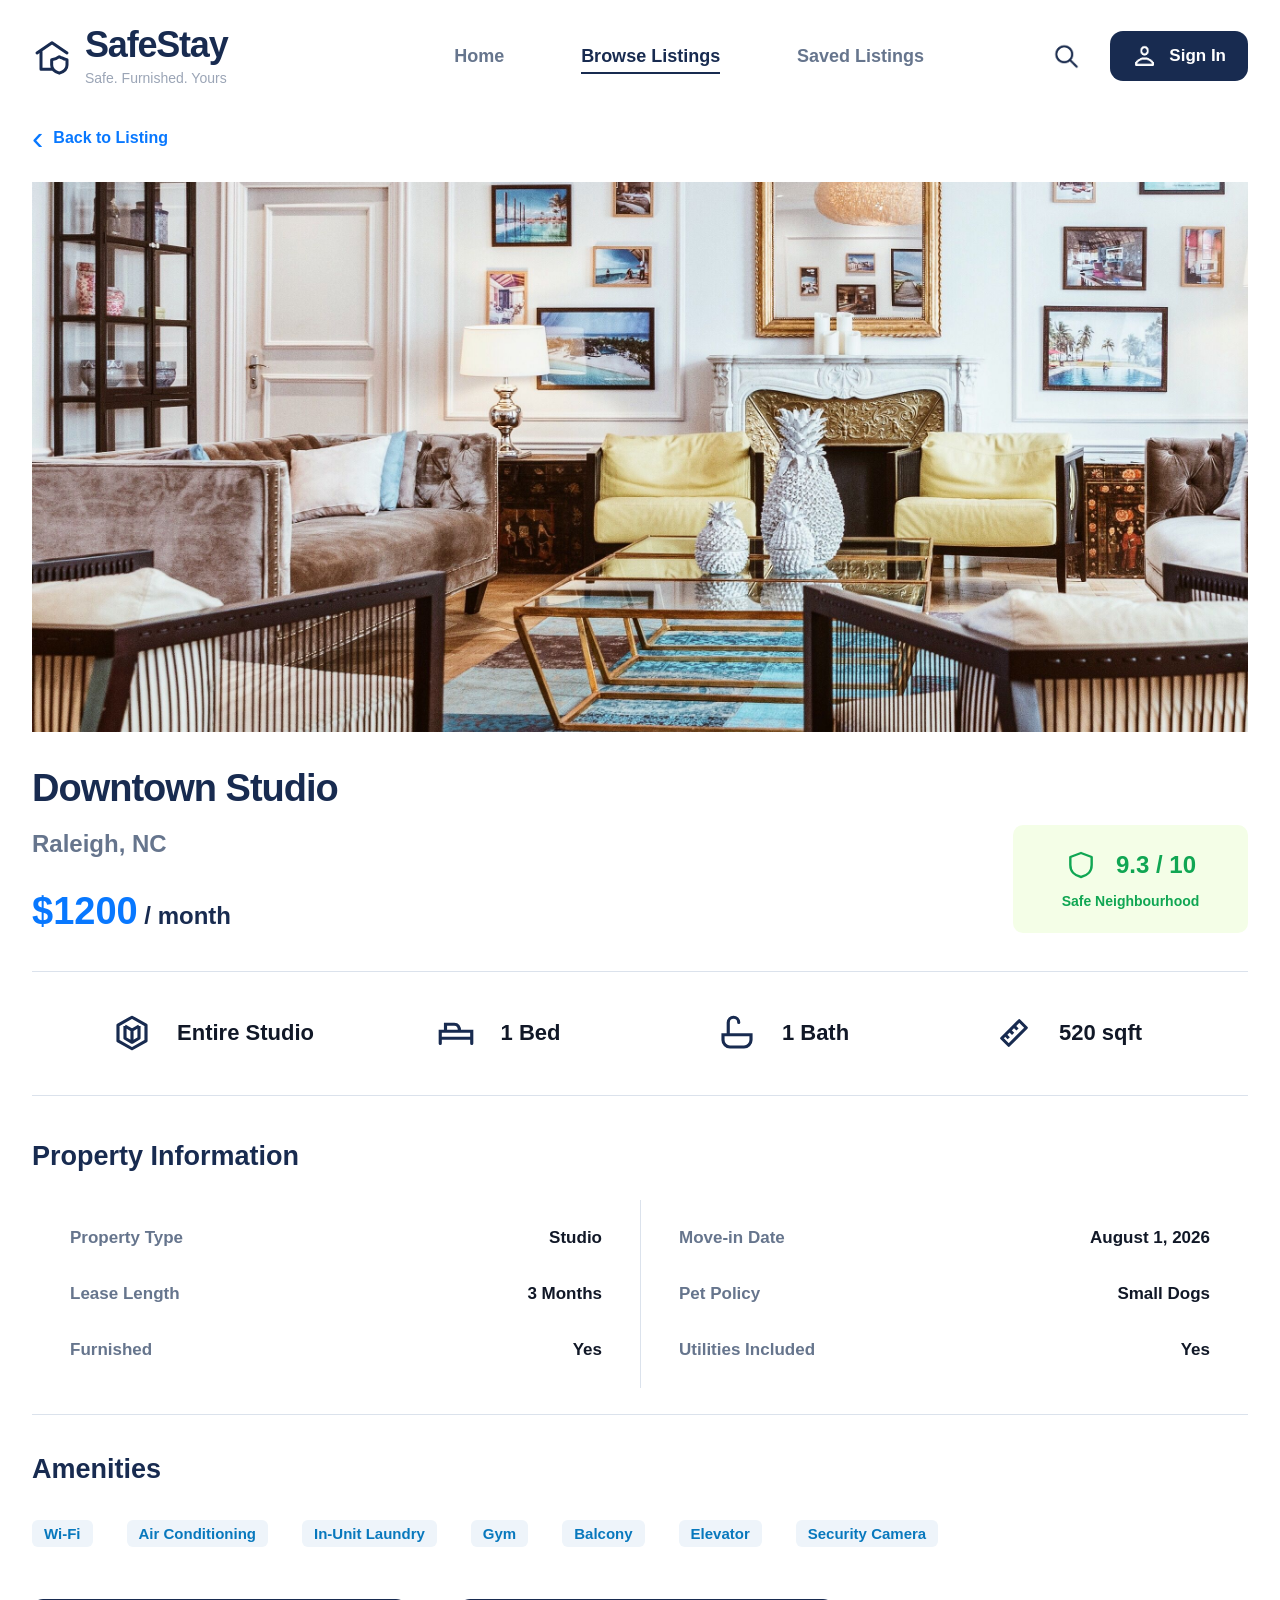
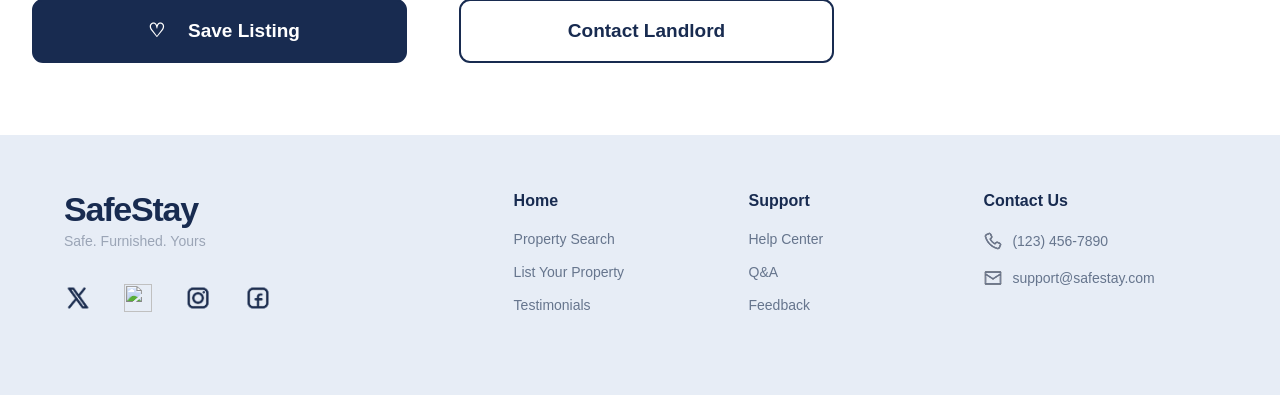
==== commit 55e616c0: "fixed" ====
--- a/details.html
+++ b/details.html
@@ -92,7 +92,7 @@
       >
         <img
           class="nav-icon"
-          src="assets/search.png"
+          src="assets/Search.png"
           alt=""
           aria-hidden="true"
         >
